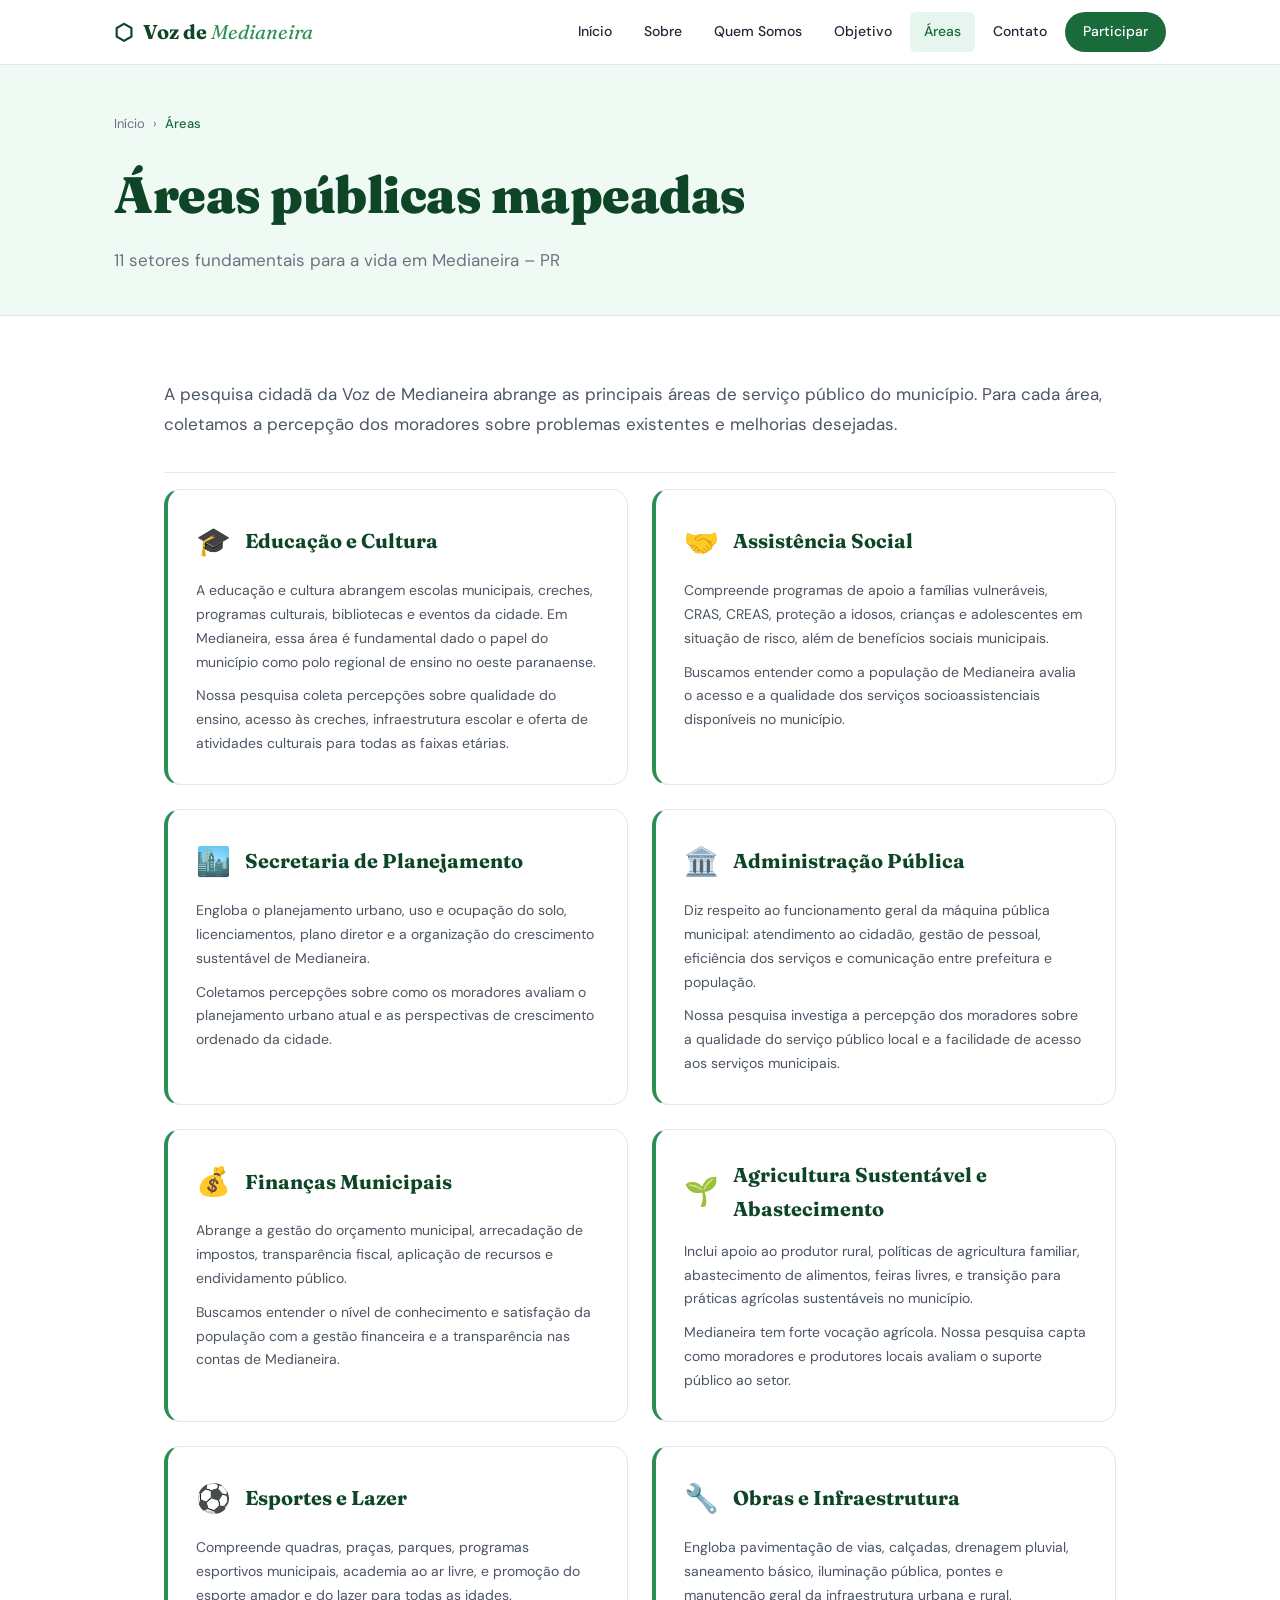
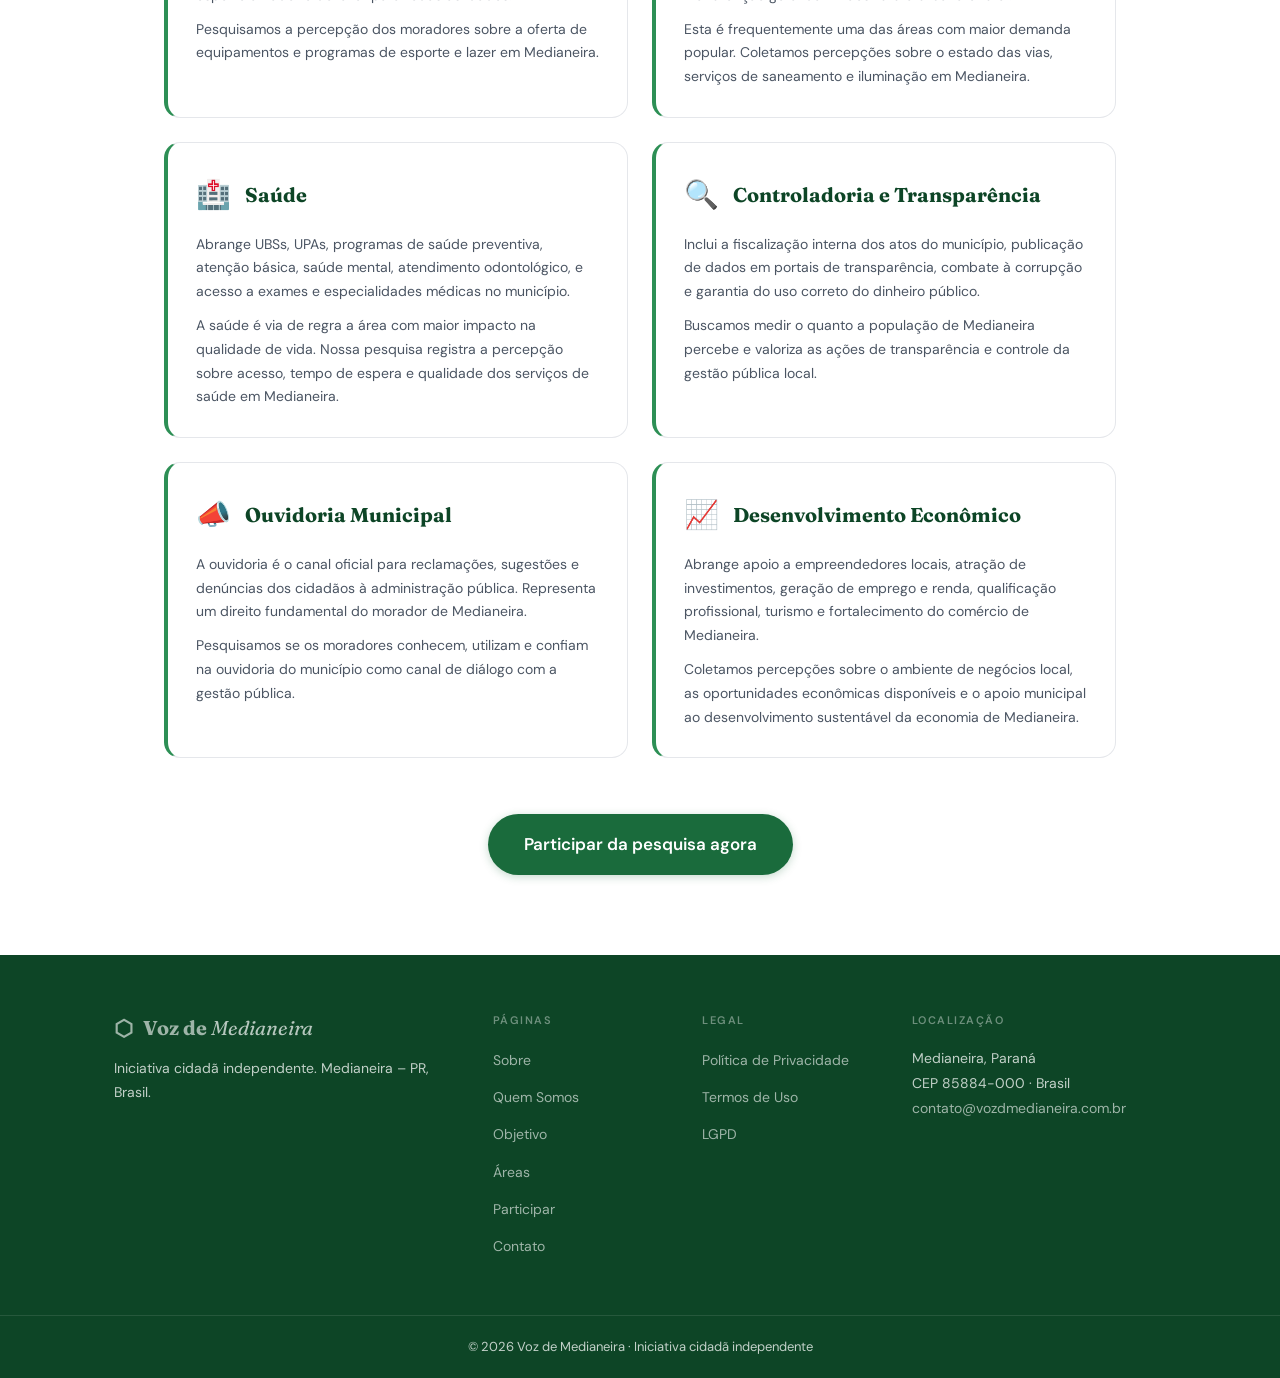
==== areas.html @ a6cb5917 "Add files via upload" ====
<!DOCTYPE html>
<html lang="pt-BR">
<head>
  <meta charset="UTF-8">
  <meta name="viewport" content="width=device-width, initial-scale=1.0">
  <title>Áreas Públicas | Voz de Medianeira – Saúde, Educação, Obras e Mais</title>
  <meta name="description" content="Conheça as 11 áreas públicas mapeadas pela Voz de Medianeira: saúde, educação, obras, agricultura, esportes, finanças, controladoria, ouvidoria e desenvolvimento econômico.">
  <meta name="robots" content="index, follow">
  <link rel="canonical" href="https://www.vozdmedianeira.com.br/areas.html">
  <meta property="og:title" content="Áreas Públicas | Voz de Medianeira">
  <meta property="og:description" content="11 áreas públicas de Medianeira–PR mapeadas pela iniciativa cidadã Voz de Medianeira.">
  <meta property="og:url" content="https://www.vozdmedianeira.com.br/areas.html">
  <meta name="geo.region" content="BR-PR">
  <meta name="geo.placename" content="Medianeira, Paraná">
  <script type="application/ld+json">
  {
    "@context": "https://schema.org",
    "@type": "WebPage",
    "@id": "https://www.vozdmedianeira.com.br/areas.html",
    "name": "Áreas Públicas – Voz de Medianeira",
    "url": "https://www.vozdmedianeira.com.br/areas.html",
    "isPartOf": { "@id": "https://www.vozdmedianeira.com.br/#website" },
    "breadcrumb": {
      "@type": "BreadcrumbList",
      "itemListElement": [
        { "@type": "ListItem", "position": 1, "name": "Início", "item": "https://www.vozdmedianeira.com.br/" },
        { "@type": "ListItem", "position": 2, "name": "Áreas", "item": "https://www.vozdmedianeira.com.br/areas.html" }
      ]
    }
  }
  </script>
  <link rel="preconnect" href="https://fonts.googleapis.com">
  <link rel="preconnect" href="https://fonts.gstatic.com" crossorigin>
  <link href="https://fonts.googleapis.com/css2?family=Fraunces:ital,opsz,wght@0,9..144,300;0,9..144,700;0,9..144,900;1,9..144,400&family=DM+Sans:wght@400;500;600&display=swap" rel="stylesheet">
  <link rel="stylesheet" href="assets/style.css">
  <link rel="icon" type="image/svg+xml" href="assets/favicon.svg">
</head>
<body>
  <a href="#conteudo-principal" class="skip-link">Pular para o conteúdo</a>
  <header role="banner">
    <nav role="navigation" aria-label="Navegação principal">
      <div class="nav-inner">
        <a href="index.html" class="logo"><span class="logo-mark" aria-hidden="true">⬡</span><span class="logo-text">Voz de <em>Medianeira</em></span></a>
        <button class="nav-toggle" aria-expanded="false" aria-controls="nav-menu" aria-label="Abrir menu"><span></span><span></span><span></span></button>
        <ul id="nav-menu" role="list">
          <li><a href="index.html">Início</a></li>
          <li><a href="sobre.html">Sobre</a></li>
          <li><a href="quem-somos.html">Quem Somos</a></li>
          <li><a href="objetivo.html">Objetivo</a></li>
          <li><a href="areas.html" aria-current="page">Áreas</a></li>
          <li><a href="contato.html">Contato</a></li>
          <li><a href="participar.html" class="btn-nav">Participar</a></li>
        </ul>
      </div>
    </nav>
  </header>

  <main id="conteudo-principal" role="main">
    <section class="page-hero" aria-labelledby="ph-titulo">
      <div class="container">
        <nav aria-label="Breadcrumb">
          <ol class="breadcrumb" role="list">
            <li><a href="index.html">Início</a></li>
            <li aria-current="page">Áreas</li>
          </ol>
        </nav>
        <h1 id="ph-titulo">Áreas públicas mapeadas</h1>
        <p class="page-hero-sub">11 setores fundamentais para a vida em Medianeira – PR</p>
      </div>
    </section>

    <section class="section-content">
      <div class="container content-wide">
        <p class="intro-text">
          A pesquisa cidadã da Voz de Medianeira abrange as principais áreas de serviço público do município.
          Para cada área, coletamos a percepção dos moradores sobre problemas existentes e melhorias desejadas.
        </p>

        <div class="areas-detail-grid">

          <article class="area-detail" id="educacao">
            <div class="ad-header"><span class="ad-icon" aria-hidden="true">🎓</span><h2>Educação e Cultura</h2></div>
            <p>A educação e cultura abrangem escolas municipais, creches, programas culturais, bibliotecas e eventos da cidade. Em Medianeira, essa área é fundamental dado o papel do município como polo regional de ensino no oeste paranaense.</p>
            <p>Nossa pesquisa coleta percepções sobre qualidade do ensino, acesso às creches, infraestrutura escolar e oferta de atividades culturais para todas as faixas etárias.</p>
          </article>

          <article class="area-detail" id="assistencia">
            <div class="ad-header"><span class="ad-icon" aria-hidden="true">🤝</span><h2>Assistência Social</h2></div>
            <p>Compreende programas de apoio a famílias vulneráveis, CRAS, CREAS, proteção a idosos, crianças e adolescentes em situação de risco, além de benefícios sociais municipais.</p>
            <p>Buscamos entender como a população de Medianeira avalia o acesso e a qualidade dos serviços socioassistenciais disponíveis no município.</p>
          </article>

          <article class="area-detail" id="planejamento">
            <div class="ad-header"><span class="ad-icon" aria-hidden="true">🏙️</span><h2>Secretaria de Planejamento</h2></div>
            <p>Engloba o planejamento urbano, uso e ocupação do solo, licenciamentos, plano diretor e a organização do crescimento sustentável de Medianeira.</p>
            <p>Coletamos percepções sobre como os moradores avaliam o planejamento urbano atual e as perspectivas de crescimento ordenado da cidade.</p>
          </article>

          <article class="area-detail" id="administracao">
            <div class="ad-header"><span class="ad-icon" aria-hidden="true">🏛️</span><h2>Administração Pública</h2></div>
            <p>Diz respeito ao funcionamento geral da máquina pública municipal: atendimento ao cidadão, gestão de pessoal, eficiência dos serviços e comunicação entre prefeitura e população.</p>
            <p>Nossa pesquisa investiga a percepção dos moradores sobre a qualidade do serviço público local e a facilidade de acesso aos serviços municipais.</p>
          </article>

          <article class="area-detail" id="financas">
            <div class="ad-header"><span class="ad-icon" aria-hidden="true">💰</span><h2>Finanças Municipais</h2></div>
            <p>Abrange a gestão do orçamento municipal, arrecadação de impostos, transparência fiscal, aplicação de recursos e endividamento público.</p>
            <p>Buscamos entender o nível de conhecimento e satisfação da população com a gestão financeira e a transparência nas contas de Medianeira.</p>
          </article>

          <article class="area-detail" id="agricultura">
            <div class="ad-header"><span class="ad-icon" aria-hidden="true">🌱</span><h2>Agricultura Sustentável e Abastecimento</h2></div>
            <p>Inclui apoio ao produtor rural, políticas de agricultura familiar, abastecimento de alimentos, feiras livres, e transição para práticas agrícolas sustentáveis no município.</p>
            <p>Medianeira tem forte vocação agrícola. Nossa pesquisa capta como moradores e produtores locais avaliam o suporte público ao setor.</p>
          </article>

          <article class="area-detail" id="esportes">
            <div class="ad-header"><span class="ad-icon" aria-hidden="true">⚽</span><h2>Esportes e Lazer</h2></div>
            <p>Compreende quadras, praças, parques, programas esportivos municipais, academia ao ar livre, e promoção do esporte amador e do lazer para todas as idades.</p>
            <p>Pesquisamos a percepção dos moradores sobre a oferta de equipamentos e programas de esporte e lazer em Medianeira.</p>
          </article>

          <article class="area-detail" id="obras">
            <div class="ad-header"><span class="ad-icon" aria-hidden="true">🔧</span><h2>Obras e Infraestrutura</h2></div>
            <p>Engloba pavimentação de vias, calçadas, drenagem pluvial, saneamento básico, iluminação pública, pontes e manutenção geral da infraestrutura urbana e rural.</p>
            <p>Esta é frequentemente uma das áreas com maior demanda popular. Coletamos percepções sobre o estado das vias, serviços de saneamento e iluminação em Medianeira.</p>
          </article>

          <article class="area-detail" id="saude">
            <div class="ad-header"><span class="ad-icon" aria-hidden="true">🏥</span><h2>Saúde</h2></div>
            <p>Abrange UBSs, UPAs, programas de saúde preventiva, atenção básica, saúde mental, atendimento odontológico, e acesso a exames e especialidades médicas no município.</p>
            <p>A saúde é via de regra a área com maior impacto na qualidade de vida. Nossa pesquisa registra a percepção sobre acesso, tempo de espera e qualidade dos serviços de saúde em Medianeira.</p>
          </article>

          <article class="area-detail" id="controladoria">
            <div class="ad-header"><span class="ad-icon" aria-hidden="true">🔍</span><h2>Controladoria e Transparência</h2></div>
            <p>Inclui a fiscalização interna dos atos do município, publicação de dados em portais de transparência, combate à corrupção e garantia do uso correto do dinheiro público.</p>
            <p>Buscamos medir o quanto a população de Medianeira percebe e valoriza as ações de transparência e controle da gestão pública local.</p>
          </article>

          <article class="area-detail" id="ouvidoria">
            <div class="ad-header"><span class="ad-icon" aria-hidden="true">📣</span><h2>Ouvidoria Municipal</h2></div>
            <p>A ouvidoria é o canal oficial para reclamações, sugestões e denúncias dos cidadãos à administração pública. Representa um direito fundamental do morador de Medianeira.</p>
            <p>Pesquisamos se os moradores conhecem, utilizam e confiam na ouvidoria do município como canal de diálogo com a gestão pública.</p>
          </article>

          <article class="area-detail" id="economico">
            <div class="ad-header"><span class="ad-icon" aria-hidden="true">📈</span><h2>Desenvolvimento Econômico</h2></div>
            <p>Abrange apoio a empreendedores locais, atração de investimentos, geração de emprego e renda, qualificação profissional, turismo e fortalecimento do comércio de Medianeira.</p>
            <p>Coletamos percepções sobre o ambiente de negócios local, as oportunidades econômicas disponíveis e o apoio municipal ao desenvolvimento sustentável da economia de Medianeira.</p>
          </article>

        </div>

        <div class="center" style="margin-top:56px">
          <a href="participar.html" class="btn-primary btn-lg">Participar da pesquisa agora</a>
        </div>
      </div>
    </section>
  </main>

  <footer role="contentinfo">
    <div class="container footer-inner">
      <div class="footer-col">
        <a href="index.html" class="logo logo-footer"><span class="logo-mark" aria-hidden="true">⬡</span><span class="logo-text">Voz de <em>Medianeira</em></span></a>
        <p>Iniciativa cidadã independente. Medianeira – PR, Brasil.</p>
      </div>
      <nav class="footer-nav" aria-label="Navegação rodapé">
        <h3>Páginas</h3>
        <ul role="list">
          <li><a href="sobre.html">Sobre</a></li>
          <li><a href="quem-somos.html">Quem Somos</a></li>
          <li><a href="objetivo.html">Objetivo</a></li>
          <li><a href="areas.html">Áreas</a></li>
          <li><a href="participar.html">Participar</a></li>
          <li><a href="contato.html">Contato</a></li>
        </ul>
      </nav>
      <nav class="footer-nav" aria-label="Legal">
        <h3>Legal</h3>
        <ul role="list">
          <li><a href="privacidade.html">Política de Privacidade</a></li>
          <li><a href="termos.html">Termos de Uso</a></li>
          <li><a href="lgpd.html">LGPD</a></li>
        </ul>
      </nav>
      <div class="footer-col">
        <h3>Localização</h3>
        <address>Medianeira, Paraná<br>CEP 85884-000 · Brasil<br><a href="mailto:contato@vozdmedianeira.com.br">contato@vozdmedianeira.com.br</a></address>
      </div>
    </div>
    <div class="footer-bottom"><div class="container"><p>© <span class="ano-footer"></span> Voz de Medianeira · Iniciativa cidadã independente</p></div></div>
  </footer>
  <script src="assets/main.js"></script>
</body>
</html>
---- assets/style.css ----
/* ============================================
   VOZ DE MEDIANEIRA – DESIGN SYSTEM
   Tipografia: Fraunces (display) + DM Sans (body)
   Paleta: Verde institucional + Branco + Âmbar
   ============================================ */

:root {
  --verde:        #1a6b3c;
  --verde-dark:   #0d4526;
  --verde-mid:    #2d8f55;
  --verde-light:  #e6f5ed;
  --verde-xlight: #f0faf5;
  --ambar:        #d97706;
  --ambar-light:  #fef3c7;
  --cinza-50:     #f9fafb;
  --cinza-100:    #f3f4f6;
  --cinza-200:    #e5e7eb;
  --cinza-400:    #9ca3af;
  --cinza-600:    #4b5563;
  --cinza-800:    #1f2937;
  --branco:       #ffffff;
  --texto:        #111827;
  --texto-muted:  #6b7280;
  --radius-sm:    6px;
  --radius:       10px;
  --radius-lg:    16px;
  --radius-xl:    24px;
  --shadow-sm:    0 1px 3px rgba(0,0,0,0.08), 0 1px 2px rgba(0,0,0,0.06);
  --shadow:       0 4px 16px rgba(0,0,0,0.10);
  --shadow-lg:    0 12px 40px rgba(0,0,0,0.13);
  --font-display: 'Fraunces', Georgia, serif;
  --font-body:    'DM Sans', system-ui, sans-serif;
  --max-w:        1100px;
}

/* RESET */
*, *::before, *::after { box-sizing: border-box; margin: 0; padding: 0; }
html { scroll-behavior: smooth; -webkit-text-size-adjust: 100%; }
body { font-family: var(--font-body); font-size: 16px; line-height: 1.7; color: var(--texto); background: var(--branco); }
img { max-width: 100%; height: auto; display: block; }
a { color: var(--verde); text-decoration: underline; }
a:hover { color: var(--verde-dark); }
ul, ol { list-style: none; }

/* ACESSIBILIDADE */
.skip-link {
  position: absolute; top: -100px; left: 16px;
  background: var(--verde); color: var(--branco);
  padding: 10px 20px; border-radius: var(--radius);
  font-weight: 600; text-decoration: none; z-index: 9999;
  transition: top 0.2s;
}
.skip-link:focus { top: 16px; }
.sr-only {
  position: absolute; width: 1px; height: 1px;
  padding: 0; margin: -1px; overflow: hidden;
  clip: rect(0,0,0,0); white-space: nowrap; border: 0;
}

/* CONTAINER */
.container { max-width: var(--max-w); margin: 0 auto; padding: 0 24px; }

/* ============ HEADER / NAV ============ */
header {
  position: sticky; top: 0; z-index: 200;
  background: rgba(255,255,255,0.97);
  backdrop-filter: blur(8px);
  border-bottom: 1px solid var(--cinza-200);
}
.nav-inner {
  display: flex; align-items: center; justify-content: space-between;
  max-width: var(--max-w); margin: 0 auto; padding: 0 24px;
  height: 64px;
}
.logo {
  display: flex; align-items: center; gap: 10px;
  text-decoration: none; font-family: var(--font-display);
  font-size: 20px; font-weight: 700; color: var(--verde-dark);
}
.logo em { font-style: italic; color: var(--verde-mid); font-weight: 400; }
.logo-mark {
  font-size: 22px; line-height: 1;
  display: flex; align-items: center;
}
.logo-footer { color: var(--branco); }
.logo-footer em { color: rgba(255,255,255,0.7); }

#nav-menu {
  display: flex; align-items: center; gap: 4px;
}
#nav-menu li a {
  display: block; padding: 8px 14px;
  font-size: 14px; font-weight: 500;
  color: var(--cinza-800); text-decoration: none;
  border-radius: var(--radius-sm);
  transition: background 0.15s, color 0.15s;
}
#nav-menu li a:hover,
#nav-menu li a[aria-current="page"] {
  background: var(--verde-light); color: var(--verde);
}
.btn-nav {
  background: var(--verde) !important;
  color: var(--branco) !important;
  padding: 8px 18px !important;
  border-radius: 999px !important;
}
.btn-nav:hover { background: var(--verde-dark) !important; }

.nav-toggle {
  display: none; flex-direction: column; gap: 5px;
  background: none; border: none; cursor: pointer; padding: 8px;
}
.nav-toggle span {
  display: block; width: 22px; height: 2px;
  background: var(--cinza-800); border-radius: 2px; transition: all 0.25s;
}

/* ============ BOTÕES ============ */
.btn-primary {
  display: inline-block;
  background: var(--verde); color: var(--branco);
  font-family: var(--font-body); font-weight: 600; font-size: 15px;
  padding: 13px 28px; border-radius: 999px;
  text-decoration: none; border: none; cursor: pointer;
  transition: background 0.2s, transform 0.15s, box-shadow 0.2s;
  box-shadow: 0 2px 8px rgba(26,107,60,0.25);
}
.btn-primary:hover {
  background: var(--verde-dark); color: var(--branco);
  transform: translateY(-2px);
  box-shadow: 0 6px 20px rgba(26,107,60,0.35);
}
.btn-primary:active { transform: translateY(0); }
.btn-primary.btn-lg { font-size: 17px; padding: 16px 36px; }
.btn-primary.btn-full { width: 100%; text-align: center; }
.btn-primary.btn-white { background: var(--branco); color: var(--verde-dark); box-shadow: 0 2px 8px rgba(0,0,0,0.15); }
.btn-primary.btn-white:hover { background: var(--verde-light); color: var(--verde-dark); }

.btn-ghost {
  display: inline-block; background: transparent;
  color: rgba(255,255,255,0.9); font-weight: 500; font-size: 15px;
  padding: 13px 24px; border-radius: 999px; text-decoration: none;
  border: 1.5px solid rgba(255,255,255,0.4);
  transition: background 0.2s, border-color 0.2s;
}
.btn-ghost:hover { background: rgba(255,255,255,0.1); border-color: rgba(255,255,255,0.7); color: var(--branco); }

.btn-ghost-sm {
  background: transparent; color: var(--cinza-600); border: none;
  font-size: 14px; cursor: pointer; padding: 10px 16px;
  border-radius: var(--radius-sm); text-decoration: underline;
}
.btn-ghost-sm:hover { color: var(--cinza-800); }

/* ============ EYEBROW / LABELS ============ */
.eyebrow {
  display: block; font-size: 12px; font-weight: 600; letter-spacing: 1.5px;
  text-transform: uppercase; color: var(--verde-mid); margin-bottom: 10px;
}
.eyebrow.center { text-align: center; }
.center { text-align: center; }

/* ============ HERO ============ */
.hero {
  position: relative; overflow: hidden;
  background: linear-gradient(135deg, var(--verde-dark) 0%, var(--verde) 55%, #1a5c38 100%);
  color: var(--branco);
  padding: 96px 0 80px;
}
.hero-bg { position: absolute; inset: 0; pointer-events: none; }
.hero-shape {
  position: absolute; border-radius: 50%;
  background: rgba(255,255,255,0.04);
}
.hero-shape.s1 { width: 500px; height: 500px; top: -200px; right: -150px; }
.hero-shape.s2 { width: 300px; height: 300px; bottom: -100px; left: -80px; }
.hero-shape.s3 { width: 200px; height: 200px; top: 40%; right: 10%; }

.hero-content { position: relative; z-index: 1; }

.hero-badge {
  display: inline-flex; align-items: center; gap: 8px;
  background: rgba(255,255,255,0.12); border: 1px solid rgba(255,255,255,0.2);
  border-radius: 999px; padding: 6px 16px;
  font-size: 13px; font-weight: 500; letter-spacing: 0.3px;
  margin-bottom: 24px;
}
.badge-dot {
  width: 8px; height: 8px; border-radius: 50%;
  background: #7de8a8; animation: pulse 2s infinite;
}
@keyframes pulse { 0%,100% { opacity: 1; } 50% { opacity: 0.5; } }

.hero h1 {
  font-family: var(--font-display);
  font-size: clamp(40px, 6vw, 68px);
  font-weight: 900; line-height: 1.08;
  margin-bottom: 20px; letter-spacing: -1px;
}
.hero h1 em {
  font-style: italic; font-weight: 300;
  color: rgba(255,255,255,0.85);
}
.hero-sub {
  font-size: 18px; max-width: 520px;
  line-height: 1.65; margin-bottom: 36px;
  opacity: 0.88;
}
.hero-actions { display: flex; gap: 14px; flex-wrap: wrap; margin-bottom: 56px; }
.hero-stats {
  display: flex; gap: 0; align-items: center; flex-wrap: wrap;
  border-top: 1px solid rgba(255,255,255,0.15);
  padding-top: 32px;
}
.stat { text-align: left; padding: 0 32px 0 0; }
.stat strong { display: block; font-family: var(--font-display); font-size: 36px; font-weight: 900; }
.stat span { font-size: 13px; opacity: 0.7; }
.stat-div { width: 1px; height: 40px; background: rgba(255,255,255,0.2); margin-right: 32px; }

/* ============ PAGE HERO (inner pages) ============ */
.page-hero {
  background: var(--verde-xlight);
  border-bottom: 1px solid var(--cinza-200);
  padding: 48px 0 40px;
}
.page-hero h1 {
  font-family: var(--font-display);
  font-size: clamp(32px, 4vw, 52px);
  font-weight: 900; color: var(--verde-dark);
  margin-top: 16px; letter-spacing: -0.5px;
}
.page-hero-sub { font-size: 17px; color: var(--texto-muted); margin-top: 8px; }

/* BREADCRUMB */
.breadcrumb { display: flex; gap: 8px; align-items: center; }
.breadcrumb li { font-size: 13px; color: var(--texto-muted); }
.breadcrumb li::after { content: '›'; margin-left: 8px; }
.breadcrumb li:last-child::after { content: ''; }
.breadcrumb li:last-child { color: var(--verde); font-weight: 500; }
.breadcrumb a { color: var(--texto-muted); text-decoration: none; }
.breadcrumb a:hover { color: var(--verde); }

/* ============ SECTION: ABOUT ============ */
.section-about { padding: 80px 0; }
.two-col {
  display: grid; grid-template-columns: 1fr 1fr;
  gap: 64px; align-items: center;
}
.col-text h2 {
  font-family: var(--font-display);
  font-size: clamp(28px, 3vw, 40px);
  font-weight: 700; color: var(--verde-dark);
  margin-bottom: 20px; line-height: 1.2;
}
.col-text p { color: var(--cinza-600); margin-bottom: 16px; }
.link-more {
  display: inline-block; font-weight: 600; font-size: 15px;
  color: var(--verde); text-decoration: none; margin-top: 8px;
}
.link-more:hover { text-decoration: underline; }

.col-visual { display: flex; flex-direction: column; gap: 16px; }
.visual-card {
  background: var(--verde-light);
  border: 1px solid rgba(26,107,60,0.15);
  border-radius: var(--radius-lg); padding: 28px;
  transition: transform 0.2s;
}
.visual-card:hover { transform: translateY(-3px); }
.visual-card.vc2 { margin-left: 32px; }
.vc-icon { font-size: 28px; margin-bottom: 10px; }
.visual-card p { font-size: 15px; color: var(--verde-dark); font-weight: 500; }

/* ============ SECTION: AREAS ============ */
.section-areas { background: var(--cinza-50); padding: 80px 0; }
.section-areas h2 {
  font-family: var(--font-display);
  font-size: clamp(28px, 3vw, 40px);
  font-weight: 700; color: var(--verde-dark);
  margin-bottom: 10px;
}
.section-sub { font-size: 16px; color: var(--texto-muted); margin-bottom: 48px; }

.areas-grid {
  display: grid;
  grid-template-columns: repeat(auto-fill, minmax(195px, 1fr));
  gap: 14px;
}
.area-item a {
  display: flex; flex-direction: column; align-items: center; gap: 10px;
  text-align: center; padding: 28px 16px;
  background: var(--branco); border-radius: var(--radius);
  border: 1.5px solid var(--cinza-200);
  text-decoration: none; color: var(--cinza-800);
  font-size: 14px; font-weight: 500; line-height: 1.35;
  transition: all 0.2s; box-shadow: var(--shadow-sm);
}
.area-item a:hover {
  border-color: var(--verde-mid); color: var(--verde);
  box-shadow: 0 4px 16px rgba(26,107,60,0.15);
  transform: translateY(-3px);
}
.ai-icon { font-size: 28px; }
.ai-destaque a { border-color: var(--verde); background: var(--verde-xlight); color: var(--verde); }

/* ============ SECTION: STEPS ============ */
.section-steps { padding: 80px 0; }
.section-steps h2 {
  font-family: var(--font-display);
  font-size: clamp(28px, 3vw, 40px); font-weight: 700;
  color: var(--verde-dark); margin-bottom: 48px;
}
.steps-list { display: grid; grid-template-columns: repeat(auto-fit, minmax(220px, 1fr)); gap: 0; }
.step-item {
  display: flex; flex-direction: column; gap: 16px; padding: 32px;
  border-right: 1px solid var(--cinza-200); position: relative;
}
.step-item:last-child { border-right: none; }
.step-num {
  font-family: var(--font-display); font-size: 48px; font-weight: 900;
  color: var(--verde-light); line-height: 1;
  -webkit-text-stroke: 2px var(--verde-mid);
}
.step-body h3 { font-size: 17px; font-weight: 600; color: var(--verde-dark); margin-bottom: 8px; }
.step-body p { font-size: 14px; color: var(--texto-muted); }

/* ============ SECTION: FAQ ============ */
.section-faq { background: var(--cinza-50); padding: 80px 0; }
.faq-inner { max-width: 700px; }
.section-faq h2 {
  font-family: var(--font-display); font-size: 36px; font-weight: 700;
  color: var(--verde-dark); margin-bottom: 40px;
}
.faq-list { display: flex; flex-direction: column; gap: 4px; }
.faq-item {
  border: 1px solid var(--cinza-200); border-radius: var(--radius);
  background: var(--branco); overflow: hidden;
}
.faq-item dt button {
  display: flex; width: 100%; align-items: center; justify-content: space-between;
  padding: 18px 20px; background: none; border: none; cursor: pointer;
  font-size: 15px; font-weight: 600; color: var(--cinza-800);
  text-align: left; gap: 12px;
}
.faq-item dt button:hover { background: var(--cinza-50); }
.faq-arrow { color: var(--verde); font-size: 18px; transition: transform 0.25s; flex-shrink: 0; }
.faq-item dt button[aria-expanded="true"] .faq-arrow { transform: rotate(180deg); }
.faq-item dd {
  padding: 0 20px 18px; font-size: 15px; color: var(--cinza-600); line-height: 1.7;
}

/* ============ SECTION: CTA ============ */
.section-cta {
  background: linear-gradient(135deg, var(--verde-dark), var(--verde));
  padding: 80px 0; text-align: center;
}
.cta-inner h2 {
  font-family: var(--font-display);
  font-size: clamp(28px, 4vw, 48px); font-weight: 900;
  color: var(--branco); margin-bottom: 16px; line-height: 1.15;
}
.cta-inner p { font-size: 18px; color: rgba(255,255,255,0.85); margin-bottom: 36px; max-width: 520px; margin-left: auto; margin-right: auto; }

/* ============ SECTION: CONTENT (inner pages) ============ */
.section-content { padding: 64px 0 80px; }
.content-narrow { max-width: 720px; }
.content-wide { max-width: 1000px; }
.section-content h2 {
  font-family: var(--font-display);
  font-size: clamp(22px, 2.5vw, 32px); font-weight: 700;
  color: var(--verde-dark); margin-top: 48px; margin-bottom: 16px;
  padding-top: 48px; border-top: 1px solid var(--cinza-200);
}
.section-content h2:first-of-type { margin-top: 0; padding-top: 0; border-top: none; }
.section-content p { color: var(--cinza-600); margin-bottom: 16px; }
.content-list { list-style: none; margin: 16px 0 24px; }
.content-list li {
  padding: 8px 0 8px 24px; position: relative;
  color: var(--cinza-600); border-bottom: 1px solid var(--cinza-100);
}
.content-list li::before {
  content: '›'; position: absolute; left: 4px;
  color: var(--verde-mid); font-weight: 700;
}
.content-list li:last-child { border-bottom: none; }
.intro-text {
  font-size: 17px; color: var(--cinza-600); line-height: 1.75;
  margin-bottom: 48px; padding-bottom: 32px; border-bottom: 1px solid var(--cinza-200);
}
.cta-inline {
  background: var(--verde-light); border: 1px solid rgba(26,107,60,0.2);
  border-radius: var(--radius-lg); padding: 32px;
  margin-top: 56px; text-align: center;
}
.cta-inline h3 {
  font-size: 18px; font-weight: 600; color: var(--verde-dark);
  margin-bottom: 16px;
}

/* ============ AREAS DETAIL ============ */
.areas-detail-grid { display: grid; grid-template-columns: repeat(auto-fill, minmax(440px, 1fr)); gap: 24px; }
.area-detail {
  background: var(--branco); border: 1px solid var(--cinza-200);
  border-radius: var(--radius-lg); padding: 28px;
  border-left: 4px solid var(--verde-mid);
  scroll-margin-top: 80px;
}
.ad-header { display: flex; align-items: center; gap: 14px; margin-bottom: 14px; }
.ad-icon { font-size: 28px; }
.area-detail h2 {
  font-family: var(--font-display); font-size: 20px; font-weight: 700;
  color: var(--verde-dark); margin: 0; padding: 0; border: none;
}
.area-detail p { font-size: 14px; color: var(--cinza-600); margin-bottom: 10px; }
.area-detail p:last-child { margin-bottom: 0; }

/* ============ PARTICIPAR PAGE ============ */
.section-participar { padding: 64px 0 80px; background: var(--cinza-50); }
.participar-inner {
  display: grid; grid-template-columns: 320px 1fr;
  gap: 40px; align-items: start;
}
.info-card {
  background: var(--verde); color: var(--branco);
  border-radius: var(--radius); padding: 20px;
  margin-bottom: 16px;
}
.info-card h3 { font-size: 15px; font-weight: 600; margin-bottom: 6px; }
.info-card p { font-size: 13px; opacity: 0.85; }
.areas-select-list { display: flex; flex-direction: column; gap: 6px; margin-bottom: 20px; }
.area-btn {
  display: flex; align-items: center; gap: 10px;
  width: 100%; padding: 10px 14px;
  background: var(--branco); border: 1.5px solid var(--cinza-200);
  border-radius: var(--radius-sm); cursor: pointer;
  font-size: 13px; font-weight: 500; color: var(--cinza-800);
  font-family: var(--font-body); text-align: left;
  transition: all 0.15s;
}
.area-btn:hover { border-color: var(--verde-mid); color: var(--verde); }
.area-btn[aria-pressed="true"] {
  background: var(--verde-light); border-color: var(--verde);
  color: var(--verde); font-weight: 600;
}
.privacy-note {
  background: var(--cinza-100); border-radius: var(--radius);
  padding: 16px; font-size: 13px;
}
.privacy-note strong { display: block; margin-bottom: 4px; color: var(--cinza-800); }
.privacy-note p { color: var(--texto-muted); }

.form-wrap {
  background: var(--branco); border-radius: var(--radius-lg);
  padding: 40px; box-shadow: var(--shadow);
  border: 1px solid var(--cinza-200);
}
.form-wrap h2 {
  font-family: var(--font-display); font-size: 28px; font-weight: 700;
  color: var(--verde-dark); margin-bottom: 28px;
}
.selected-display {
  background: var(--verde-xlight); border: 1.5px solid var(--cinza-200);
  border-radius: var(--radius-sm); padding: 12px 14px;
  min-height: 48px; font-size: 14px; color: var(--verde-dark);
}
.selected-display em { color: var(--texto-muted); font-style: normal; }

/* ============ FORMS ============ */
.form-row { margin-bottom: 20px; }
.form-row label {
  display: block; font-size: 13px; font-weight: 600;
  color: var(--cinza-800); margin-bottom: 6px;
}
.form-row label small { font-weight: 400; color: var(--texto-muted); }
.form-row input[type="text"],
.form-row input[type="email"],
.form-row select,
.form-row textarea {
  width: 100%; padding: 11px 14px;
  border: 1.5px solid var(--cinza-200); border-radius: var(--radius-sm);
  font-size: 15px; font-family: var(--font-body); color: var(--texto);
  background: var(--cinza-50); transition: border-color 0.2s, background 0.2s;
  appearance: none;
}
.form-row input:focus,
.form-row select:focus,
.form-row textarea:focus {
  outline: none; border-color: var(--verde);
  background: var(--branco); box-shadow: 0 0 0 3px rgba(26,107,60,0.1);
}
.form-row textarea { resize: vertical; min-height: 110px; }
.form-row.form-check {
  display: flex; align-items: flex-start; gap: 12px; margin-bottom: 24px;
}
.form-row.form-check input[type="checkbox"] {
  width: 18px; height: 18px; flex-shrink: 0; margin-top: 2px;
  accent-color: var(--verde); cursor: pointer;
}
.form-row.form-check label {
  font-size: 13px; font-weight: 400; color: var(--cinza-600); margin-bottom: 0;
}
.form-note {
  text-align: center; font-size: 12px; color: var(--texto-muted); margin-top: 12px;
}

/* ============ CONTACT PAGE ============ */
.two-col-contact {
  display: grid; grid-template-columns: 1fr 1.4fr;
  gap: 64px; align-items: start;
}
.contact-info h2 {
  font-family: var(--font-display); font-size: 32px; font-weight: 700;
  color: var(--verde-dark); margin-bottom: 16px;
}
.contact-info > p { color: var(--cinza-600); margin-bottom: 32px; }
.contact-block { margin-bottom: 28px; padding-bottom: 28px; border-bottom: 1px solid var(--cinza-200); }
.contact-block:last-child { border-bottom: none; }
.contact-block h3 { font-size: 13px; font-weight: 600; text-transform: uppercase; letter-spacing: 1px; color: var(--verde-mid); margin-bottom: 8px; }
.contact-block address, .contact-block p { font-style: normal; color: var(--cinza-600); font-size: 15px; }
.contact-form-wrap {
  background: var(--branco); border: 1px solid var(--cinza-200);
  border-radius: var(--radius-lg); padding: 36px; box-shadow: var(--shadow);
}
.contact-form { display: flex; flex-direction: column; }

/* ============ FOOTER ============ */
footer { background: var(--verde-dark); color: rgba(255,255,255,0.75); }
.footer-inner {
  display: grid; grid-template-columns: 2fr 1fr 1fr 1.5fr;
  gap: 40px; padding: 56px 24px;
  max-width: var(--max-w); margin: 0 auto;
}
.footer-col p { font-size: 14px; margin-top: 12px; }
.footer-col address { font-style: normal; font-size: 14px; line-height: 1.8; }
.footer-col a, .footer-nav a { color: rgba(255,255,255,0.6); text-decoration: none; }
.footer-col a:hover, .footer-nav a:hover { color: var(--branco); }
.footer-nav h3 {
  font-size: 11px; font-weight: 600; letter-spacing: 1.5px;
  text-transform: uppercase; color: rgba(255,255,255,0.4);
  margin-bottom: 16px;
}
.footer-nav ul { display: flex; flex-direction: column; gap: 10px; }
.footer-nav ul a { font-size: 14px; }
.footer-col h3 {
  font-size: 11px; font-weight: 600; letter-spacing: 1.5px;
  text-transform: uppercase; color: rgba(255,255,255,0.4);
  margin-bottom: 16px;
}
.footer-bottom {
  border-top: 1px solid rgba(255,255,255,0.1);
  padding: 20px 0; text-align: center;
}
.footer-bottom p { font-size: 13px; }

/* ============ POPUPS ============ */
.popup-overlay {
  position: fixed; inset: 0; z-index: 500;
  background: rgba(0,0,0,0.5);
  display: flex; align-items: center; justify-content: center;
  padding: 20px;
  animation: fadeIn 0.2s ease;
}
.popup-overlay[hidden] { display: none !important; }
@keyframes fadeIn { from { opacity: 0; } to { opacity: 1; } }

.popup-box {
  background: var(--branco); border-radius: var(--radius-xl);
  padding: 40px 36px; max-width: 460px; width: 100%;
  position: relative; box-shadow: var(--shadow-lg);
  animation: slideUp 0.3s ease;
}
@keyframes slideUp { from { transform: translateY(20px); opacity: 0; } to { transform: translateY(0); opacity: 1; } }

.popup-close {
  position: absolute; top: 16px; right: 16px;
  background: none; border: none; cursor: pointer;
  font-size: 20px; color: var(--cinza-400); line-height: 1;
  width: 32px; height: 32px; border-radius: 50%;
  display: flex; align-items: center; justify-content: center;
  transition: background 0.2s;
}
.popup-close:hover { background: var(--cinza-100); color: var(--cinza-800); }
.popup-emoji { font-size: 40px; margin-bottom: 12px; }
.popup-box h2 {
  font-family: var(--font-display); font-size: 22px; font-weight: 700;
  color: var(--verde-dark); margin-bottom: 10px; line-height: 1.3;
}
.popup-box p { font-size: 15px; color: var(--cinza-600); margin-bottom: 20px; }
.popup-form { margin-bottom: 0; }
.popup-row { display: flex; gap: 8px; }
.popup-row input {
  flex: 1; padding: 11px 14px; border: 1.5px solid var(--cinza-200);
  border-radius: var(--radius-sm); font-size: 14px; font-family: var(--font-body);
}
.popup-row input:focus { outline: none; border-color: var(--verde); }
.popup-skip {
  display: block; text-align: center; margin-top: 14px;
  font-size: 13px; color: var(--texto-muted); cursor: pointer;
  background: none; border: none; font-family: var(--font-body);
  text-decoration: underline;
}
.popup-skip:hover { color: var(--cinza-800); }
.popup-btns { display: flex; flex-direction: column; gap: 10px; align-items: center; }

/* ============ TOAST ============ */
#toast {
  position: fixed; bottom: 28px; left: 50%;
  transform: translateX(-50%);
  background: var(--verde-dark); color: var(--branco);
  padding: 14px 28px; border-radius: 999px;
  font-size: 15px; font-weight: 600; z-index: 1000;
  box-shadow: var(--shadow-lg); pointer-events: none;
  opacity: 0; transition: opacity 0.3s;
}
#toast.show { opacity: 1; }

/* ============ RESPONSIVE ============ */
@media (max-width: 900px) {
  .two-col { grid-template-columns: 1fr; gap: 40px; }
  .two-col-contact { grid-template-columns: 1fr; gap: 40px; }
  .participar-inner { grid-template-columns: 1fr; }
  .footer-inner { grid-template-columns: 1fr 1fr; gap: 32px; }
  .areas-detail-grid { grid-template-columns: 1fr; }
  .steps-list { grid-template-columns: 1fr 1fr; }
  .step-item { border-right: none; border-bottom: 1px solid var(--cinza-200); }
  .step-item:last-child { border-bottom: none; }
}

@media (max-width: 640px) {
  .nav-toggle { display: flex; }
  #nav-menu {
    display: none; flex-direction: column;
    position: absolute; top: 64px; left: 0; right: 0;
    background: var(--branco); border-bottom: 1px solid var(--cinza-200);
    padding: 16px; box-shadow: var(--shadow);
  }
  #nav-menu.open { display: flex; }
  #nav-menu li a { padding: 12px 16px; font-size: 16px; }
  .hero { padding: 64px 0 56px; }
  .hero h1 { font-size: 40px; }
  .hero-actions { flex-direction: column; }
  .stat { padding: 0 20px 0 0; }
  .hero-stats { gap: 0; }
  .steps-list { grid-template-columns: 1fr; }
  .footer-inner { grid-template-columns: 1fr; gap: 28px; }
  .popup-box { padding: 28px 20px; }
  .popup-row { flex-direction: column; }
  .form-wrap { padding: 24px 16px; }
  .contact-form-wrap { padding: 24px 16px; }
  .areas-grid { grid-template-columns: repeat(2, 1fr); }
  .areas-detail-grid { grid-template-columns: 1fr; }
}
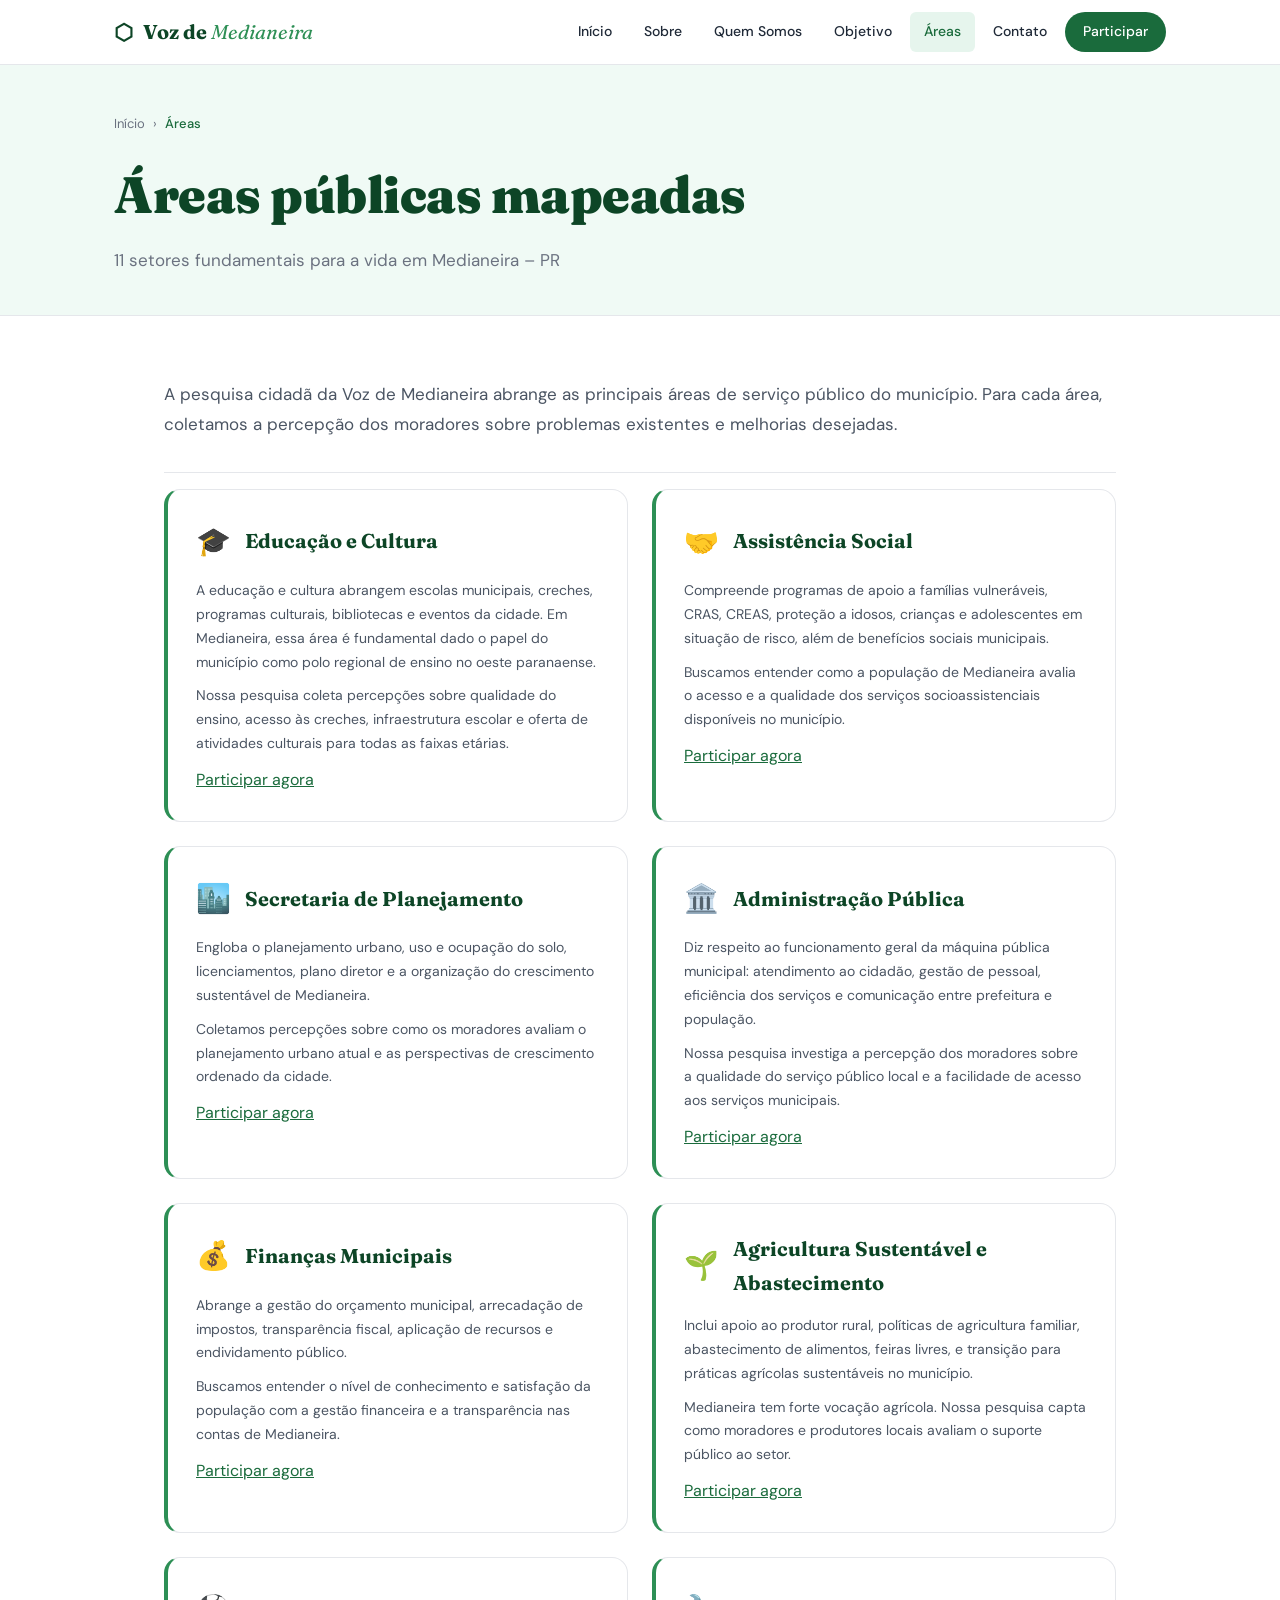
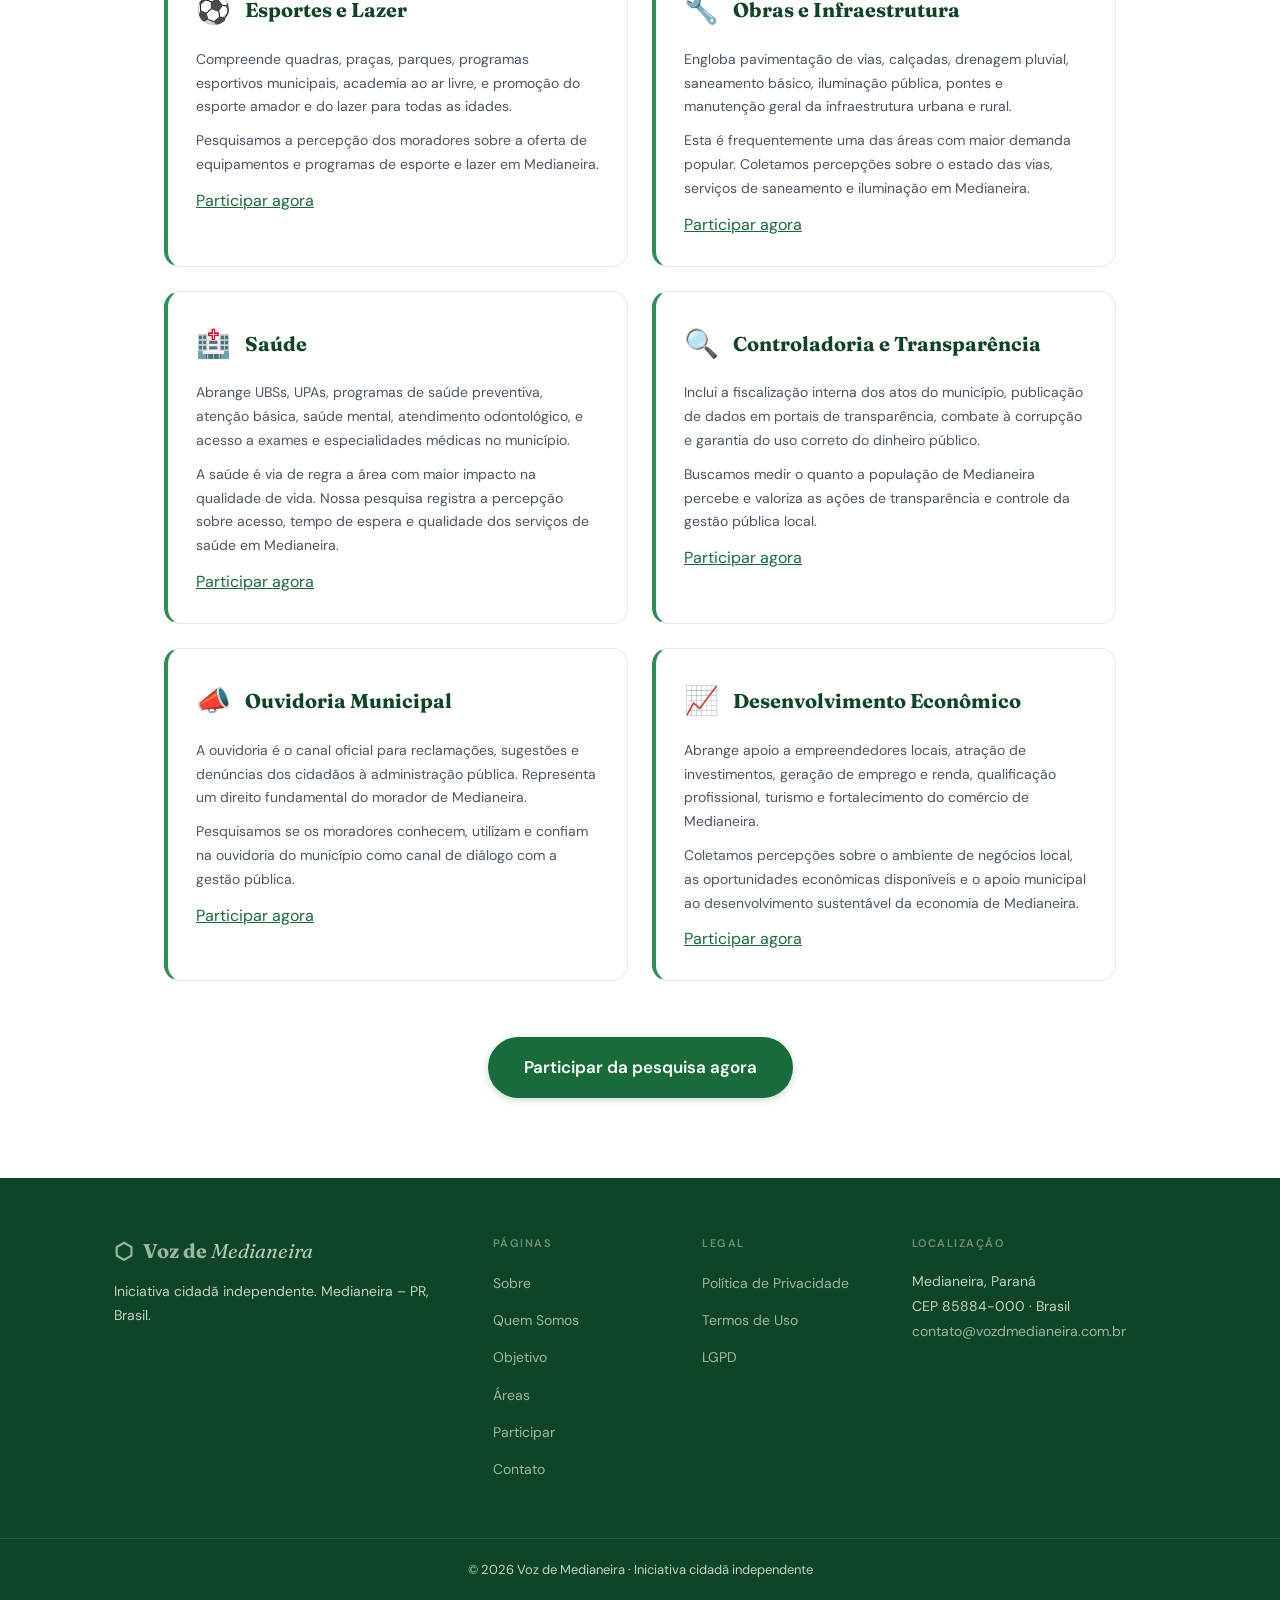
==== commit 411f311f: "Update areas.html" ====
--- a/areas.html
+++ b/areas.html
@@ -73,8 +73,7 @@
       <div class="container content-wide">
         <p class="intro-text">
           A pesquisa cidadã da Voz de Medianeira abrange as principais áreas de serviço público do município.
-          Para cada área, coletamos a percepção dos moradores sobre problemas existentes e melhorias desejadas.
-        </p>
+          Para cada área, coletamos a percepção dos moradores sobre problemas existentes e melhorias desejadas.</p>
 
         <div class="areas-detail-grid">
 
@@ -82,72 +81,84 @@
             <div class="ad-header"><span class="ad-icon" aria-hidden="true">🎓</span><h2>Educação e Cultura</h2></div>
             <p>A educação e cultura abrangem escolas municipais, creches, programas culturais, bibliotecas e eventos da cidade. Em Medianeira, essa área é fundamental dado o papel do município como polo regional de ensino no oeste paranaense.</p>
             <p>Nossa pesquisa coleta percepções sobre qualidade do ensino, acesso às creches, infraestrutura escolar e oferta de atividades culturais para todas as faixas etárias.</p>
+            <a href="participar.html" class="btn-card">Participar agora</a>
           </article>
 
           <article class="area-detail" id="assistencia">
             <div class="ad-header"><span class="ad-icon" aria-hidden="true">🤝</span><h2>Assistência Social</h2></div>
             <p>Compreende programas de apoio a famílias vulneráveis, CRAS, CREAS, proteção a idosos, crianças e adolescentes em situação de risco, além de benefícios sociais municipais.</p>
             <p>Buscamos entender como a população de Medianeira avalia o acesso e a qualidade dos serviços socioassistenciais disponíveis no município.</p>
+            <a href="participar.html" class="btn-card">Participar agora</a>
           </article>
 
           <article class="area-detail" id="planejamento">
             <div class="ad-header"><span class="ad-icon" aria-hidden="true">🏙️</span><h2>Secretaria de Planejamento</h2></div>
             <p>Engloba o planejamento urbano, uso e ocupação do solo, licenciamentos, plano diretor e a organização do crescimento sustentável de Medianeira.</p>
             <p>Coletamos percepções sobre como os moradores avaliam o planejamento urbano atual e as perspectivas de crescimento ordenado da cidade.</p>
+            <a href="participar.html" class="btn-card">Participar agora</a>
           </article>
 
           <article class="area-detail" id="administracao">
             <div class="ad-header"><span class="ad-icon" aria-hidden="true">🏛️</span><h2>Administração Pública</h2></div>
             <p>Diz respeito ao funcionamento geral da máquina pública municipal: atendimento ao cidadão, gestão de pessoal, eficiência dos serviços e comunicação entre prefeitura e população.</p>
             <p>Nossa pesquisa investiga a percepção dos moradores sobre a qualidade do serviço público local e a facilidade de acesso aos serviços municipais.</p>
+            <a href="participar.html" class="btn-card">Participar agora</a>
           </article>
 
           <article class="area-detail" id="financas">
             <div class="ad-header"><span class="ad-icon" aria-hidden="true">💰</span><h2>Finanças Municipais</h2></div>
             <p>Abrange a gestão do orçamento municipal, arrecadação de impostos, transparência fiscal, aplicação de recursos e endividamento público.</p>
             <p>Buscamos entender o nível de conhecimento e satisfação da população com a gestão financeira e a transparência nas contas de Medianeira.</p>
+            <a href="participar.html" class="btn-card">Participar agora</a>
           </article>
 
           <article class="area-detail" id="agricultura">
             <div class="ad-header"><span class="ad-icon" aria-hidden="true">🌱</span><h2>Agricultura Sustentável e Abastecimento</h2></div>
             <p>Inclui apoio ao produtor rural, políticas de agricultura familiar, abastecimento de alimentos, feiras livres, e transição para práticas agrícolas sustentáveis no município.</p>
             <p>Medianeira tem forte vocação agrícola. Nossa pesquisa capta como moradores e produtores locais avaliam o suporte público ao setor.</p>
+            <a href="participar.html" class="btn-card">Participar agora</a>
           </article>
 
           <article class="area-detail" id="esportes">
             <div class="ad-header"><span class="ad-icon" aria-hidden="true">⚽</span><h2>Esportes e Lazer</h2></div>
             <p>Compreende quadras, praças, parques, programas esportivos municipais, academia ao ar livre, e promoção do esporte amador e do lazer para todas as idades.</p>
             <p>Pesquisamos a percepção dos moradores sobre a oferta de equipamentos e programas de esporte e lazer em Medianeira.</p>
+            <a href="participar.html" class="btn-card">Participar agora</a>
           </article>
 
           <article class="area-detail" id="obras">
             <div class="ad-header"><span class="ad-icon" aria-hidden="true">🔧</span><h2>Obras e Infraestrutura</h2></div>
             <p>Engloba pavimentação de vias, calçadas, drenagem pluvial, saneamento básico, iluminação pública, pontes e manutenção geral da infraestrutura urbana e rural.</p>
             <p>Esta é frequentemente uma das áreas com maior demanda popular. Coletamos percepções sobre o estado das vias, serviços de saneamento e iluminação em Medianeira.</p>
+            <a href="participar.html" class="btn-card">Participar agora</a>
           </article>
 
           <article class="area-detail" id="saude">
             <div class="ad-header"><span class="ad-icon" aria-hidden="true">🏥</span><h2>Saúde</h2></div>
             <p>Abrange UBSs, UPAs, programas de saúde preventiva, atenção básica, saúde mental, atendimento odontológico, e acesso a exames e especialidades médicas no município.</p>
             <p>A saúde é via de regra a área com maior impacto na qualidade de vida. Nossa pesquisa registra a percepção sobre acesso, tempo de espera e qualidade dos serviços de saúde em Medianeira.</p>
+            <a href="participar.html" class="btn-card">Participar agora</a>
           </article>
 
           <article class="area-detail" id="controladoria">
             <div class="ad-header"><span class="ad-icon" aria-hidden="true">🔍</span><h2>Controladoria e Transparência</h2></div>
             <p>Inclui a fiscalização interna dos atos do município, publicação de dados em portais de transparência, combate à corrupção e garantia do uso correto do dinheiro público.</p>
             <p>Buscamos medir o quanto a população de Medianeira percebe e valoriza as ações de transparência e controle da gestão pública local.</p>
+            <a href="participar.html" class="btn-card">Participar agora</a>
           </article>
 
           <article class="area-detail" id="ouvidoria">
             <div class="ad-header"><span class="ad-icon" aria-hidden="true">📣</span><h2>Ouvidoria Municipal</h2></div>
             <p>A ouvidoria é o canal oficial para reclamações, sugestões e denúncias dos cidadãos à administração pública. Representa um direito fundamental do morador de Medianeira.</p>
             <p>Pesquisamos se os moradores conhecem, utilizam e confiam na ouvidoria do município como canal de diálogo com a gestão pública.</p>
+            <a href="participar.html" class="btn-card">Participar agora</a>
           </article>
 
           <article class="area-detail" id="economico">
             <div class="ad-header"><span class="ad-icon" aria-hidden="true">📈</span><h2>Desenvolvimento Econômico</h2></div>
             <p>Abrange apoio a empreendedores locais, atração de investimentos, geração de emprego e renda, qualificação profissional, turismo e fortalecimento do comércio de Medianeira.</p>
             <p>Coletamos percepções sobre o ambiente de negócios local, as oportunidades econômicas disponíveis e o apoio municipal ao desenvolvimento sustentável da economia de Medianeira.</p>
+            <a href="participar.html" class="btn-card">Participar agora</a>
           </article>
 
         </div>
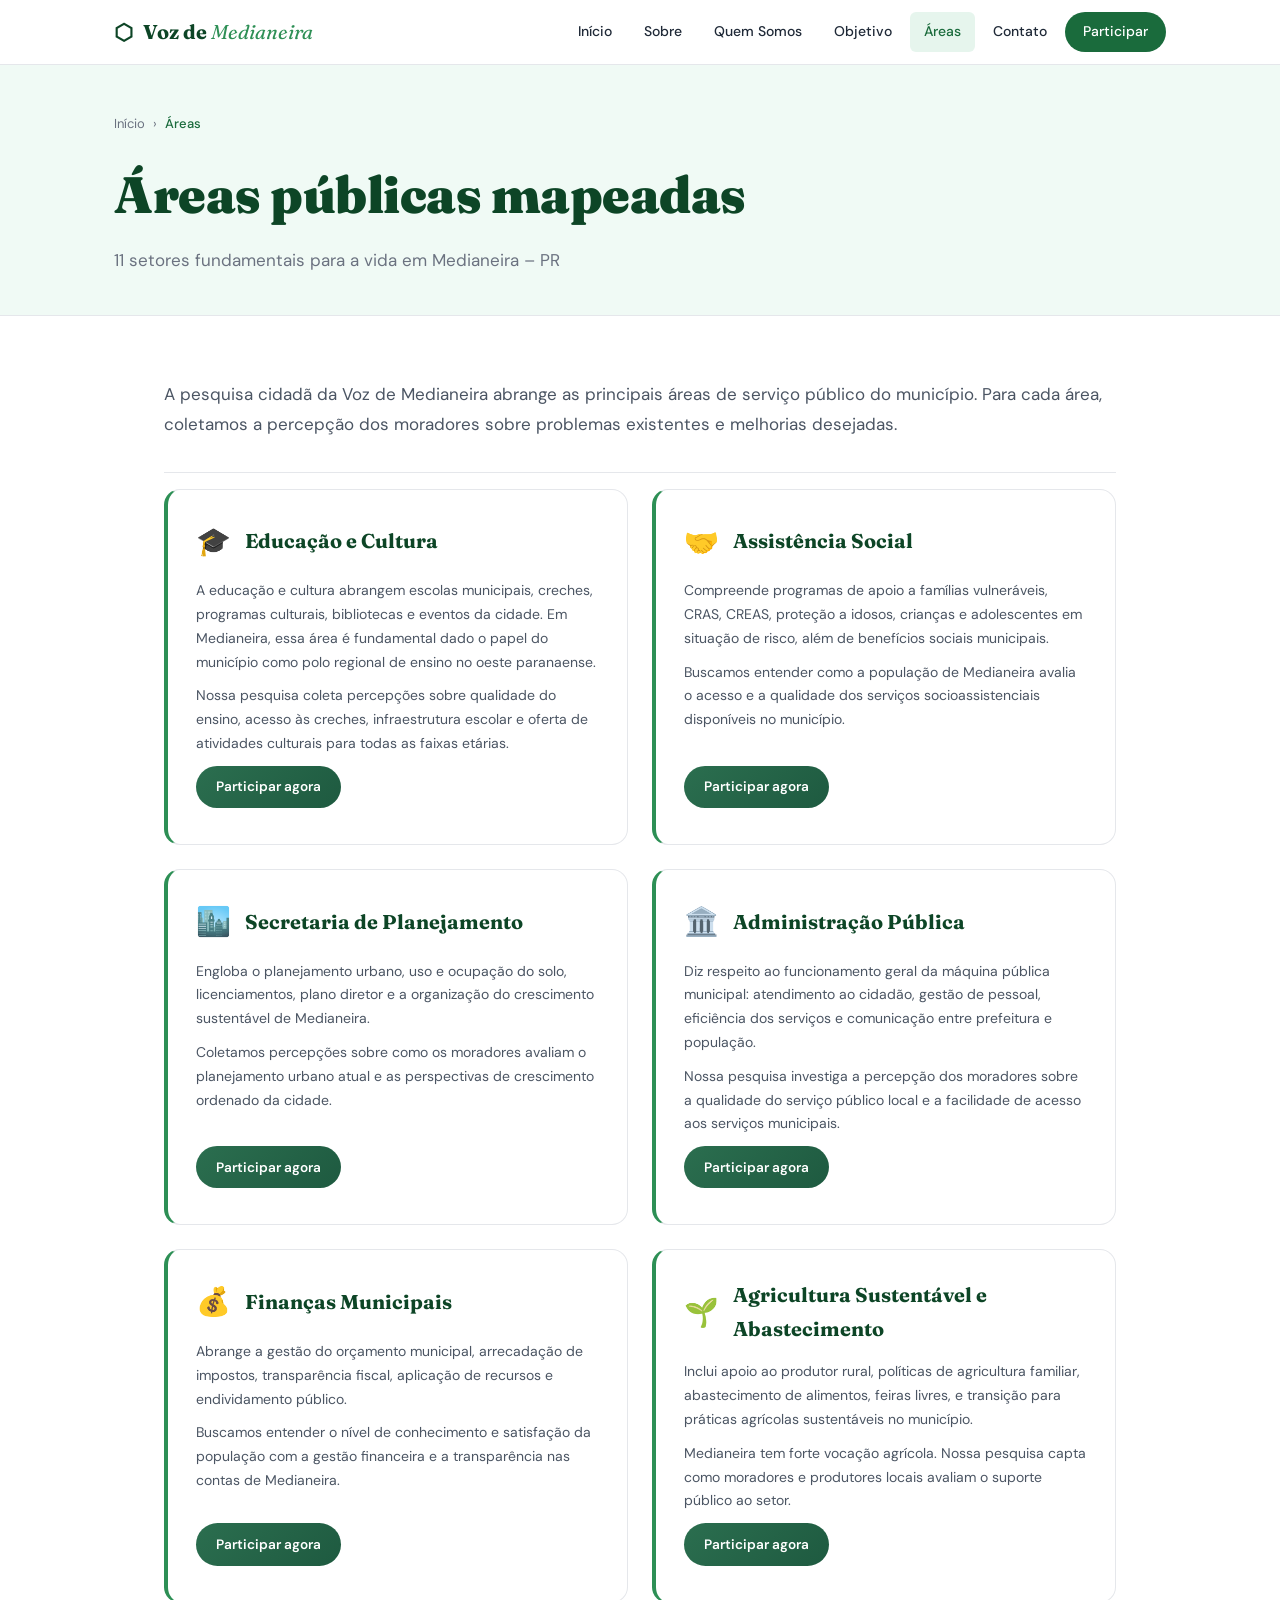
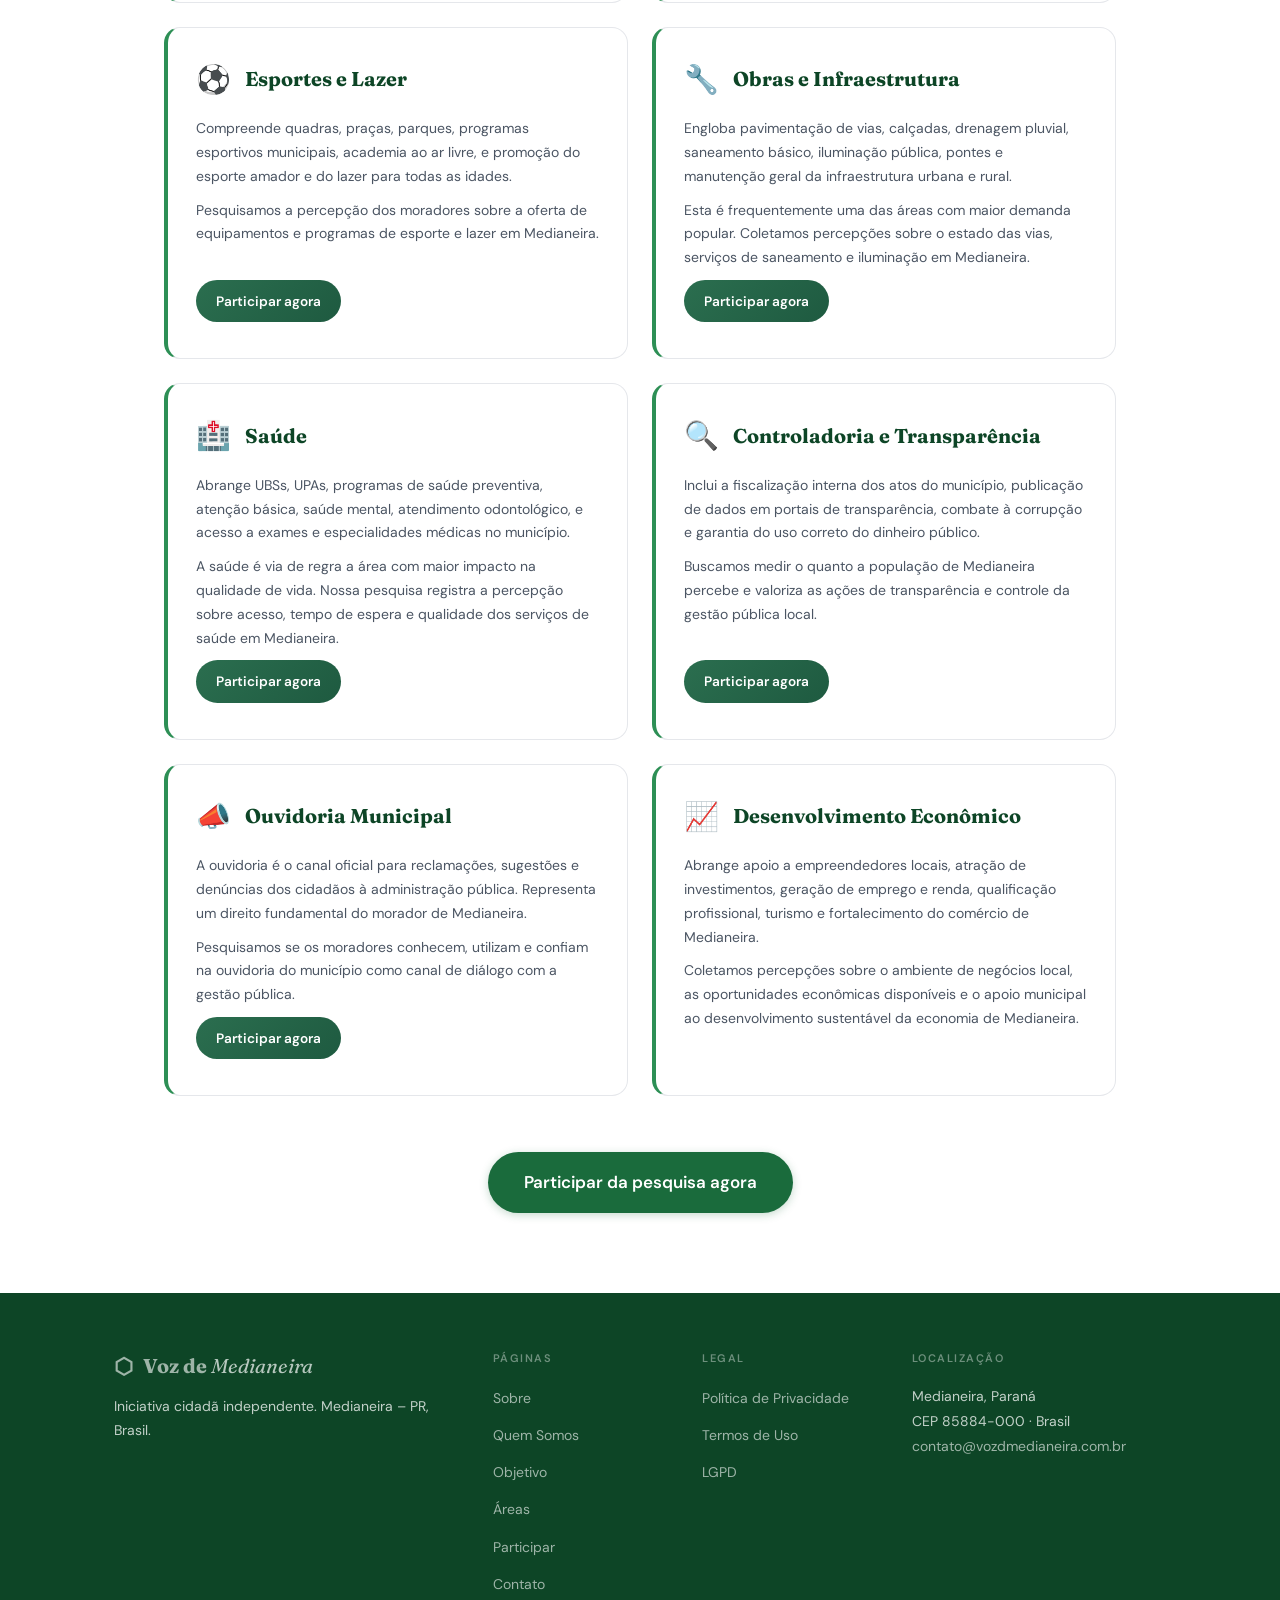
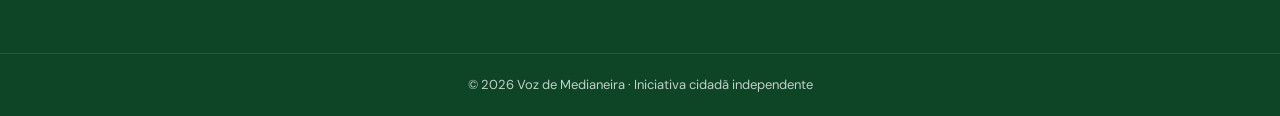
==== commit a68a4dad: "Update areas.html todo código alterado para adição de botão com hoover" ====
--- a/areas.html
+++ b/areas.html
@@ -34,6 +34,38 @@
   <link href="https://fonts.googleapis.com/css2?family=Fraunces:ital,opsz,wght@0,9..144,300;0,9..144,700;0,9..144,900;1,9..144,400&family=DM+Sans:wght@400;500;600&display=swap" rel="stylesheet">
   <link rel="stylesheet" href="assets/style.css">
   <link rel="icon" type="image/svg+xml" href="assets/favicon.svg">
+  <style>
+    /* Estilo adicional para os CTAs dentro dos cards */
+    .area-detail {
+      display: flex;
+      flex-direction: column;
+    }
+    .area-detail .btn-card {
+      margin-top: auto;
+      margin-bottom: 0.5rem;
+      align-self: flex-start;
+    }
+    .btn-card {
+      display: inline-block;
+      background: linear-gradient(135deg, #2b6e4f 0%, #1e5a40 100%);
+      color: white;
+      padding: 0.6rem 1.25rem;
+      border-radius: 40px;
+      text-decoration: none;
+      font-weight: 600;
+      font-size: 0.85rem;
+      transition: all 0.3s ease;
+      border: none;
+      cursor: pointer;
+      font-family: inherit;
+      margin-top: 1rem;
+    }
+    .btn-card:hover {
+      background: linear-gradient(135deg, #1e5a40 0%, #154d36 100%);
+      transform: translateY(-2px);
+      box-shadow: 0 4px 12px rgba(0,0,0,0.15);
+    }
+  </style>
 </head>
 <body>
   <a href="#conteudo-principal" class="skip-link">Pular para o conteúdo</a>
@@ -73,7 +105,8 @@
       <div class="container content-wide">
         <p class="intro-text">
           A pesquisa cidadã da Voz de Medianeira abrange as principais áreas de serviço público do município.
-          Para cada área, coletamos a percepção dos moradores sobre problemas existentes e melhorias desejadas.</p>
+          Para cada área, coletamos a percepção dos moradores sobre problemas existentes e melhorias desejadas.
+        </p>
 
         <div class="areas-detail-grid">
 
@@ -158,7 +191,7 @@
             <div class="ad-header"><span class="ad-icon" aria-hidden="true">📈</span><h2>Desenvolvimento Econômico</h2></div>
             <p>Abrange apoio a empreendedores locais, atração de investimentos, geração de emprego e renda, qualificação profissional, turismo e fortalecimento do comércio de Medianeira.</p>
             <p>Coletamos percepções sobre o ambiente de negócios local, as oportunidades econômicas disponíveis e o apoio municipal ao desenvolvimento sustentável da economia de Medianeira.</p>
-            <a href="participar.html" class="btn-card">Participar agora</a>
+            <!-- SEM CTA conforme solicitado -->
           </article>
 
         </div>
--- a/assets/style.css
+++ b/assets/style.css
@@ -651,3 +651,32 @@
   .areas-grid { grid-template-columns: repeat(2, 1fr); }
   .areas-detail-grid { grid-template-columns: 1fr; }
 }
+
+/* ============ BOTÃO CARD (CTA nas áreas) ============ */
+.btn-card {
+  display: inline-block;
+  background: linear-gradient(135deg, #2b6e4f 0%, #1e5a40 100%);
+  color: white;
+  padding: 0.6rem 1.25rem;
+  border-radius: 40px;
+  text-decoration: none;
+  font-weight: 600;
+  font-size: 0.85rem;
+  transition: all 0.3s ease;
+  border: none;
+  cursor: pointer;
+  font-family: var(--font-body);
+  margin-top: 1rem;
+  text-align: center;
+}
+
+.btn-card:hover {
+  background: linear-gradient(135deg, #1a5a3e 0%, #0d3d28 100%);
+  transform: translateY(-2px);
+  box-shadow: 0 4px 12px rgba(0,0,0,0.15);
+  color: white;
+}
+
+.btn-card:active {
+  transform: translateY(0);
+}
